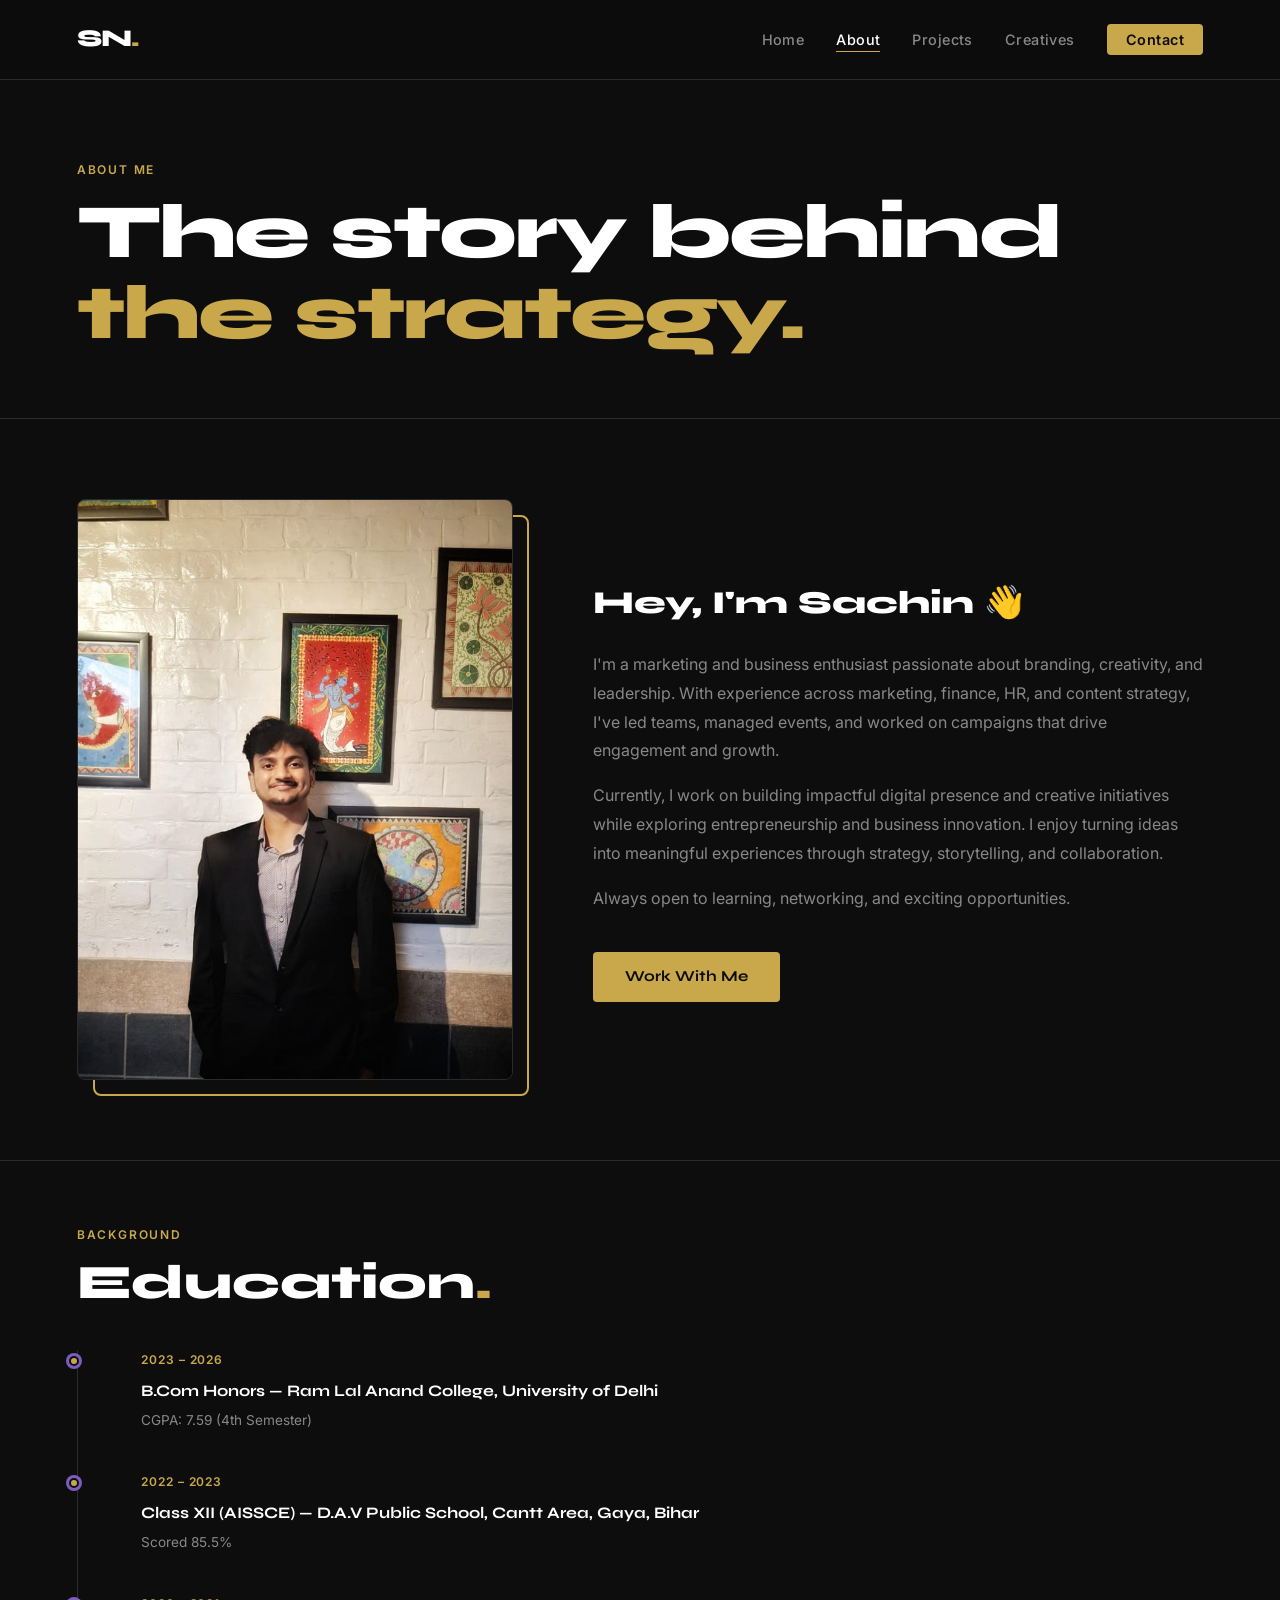
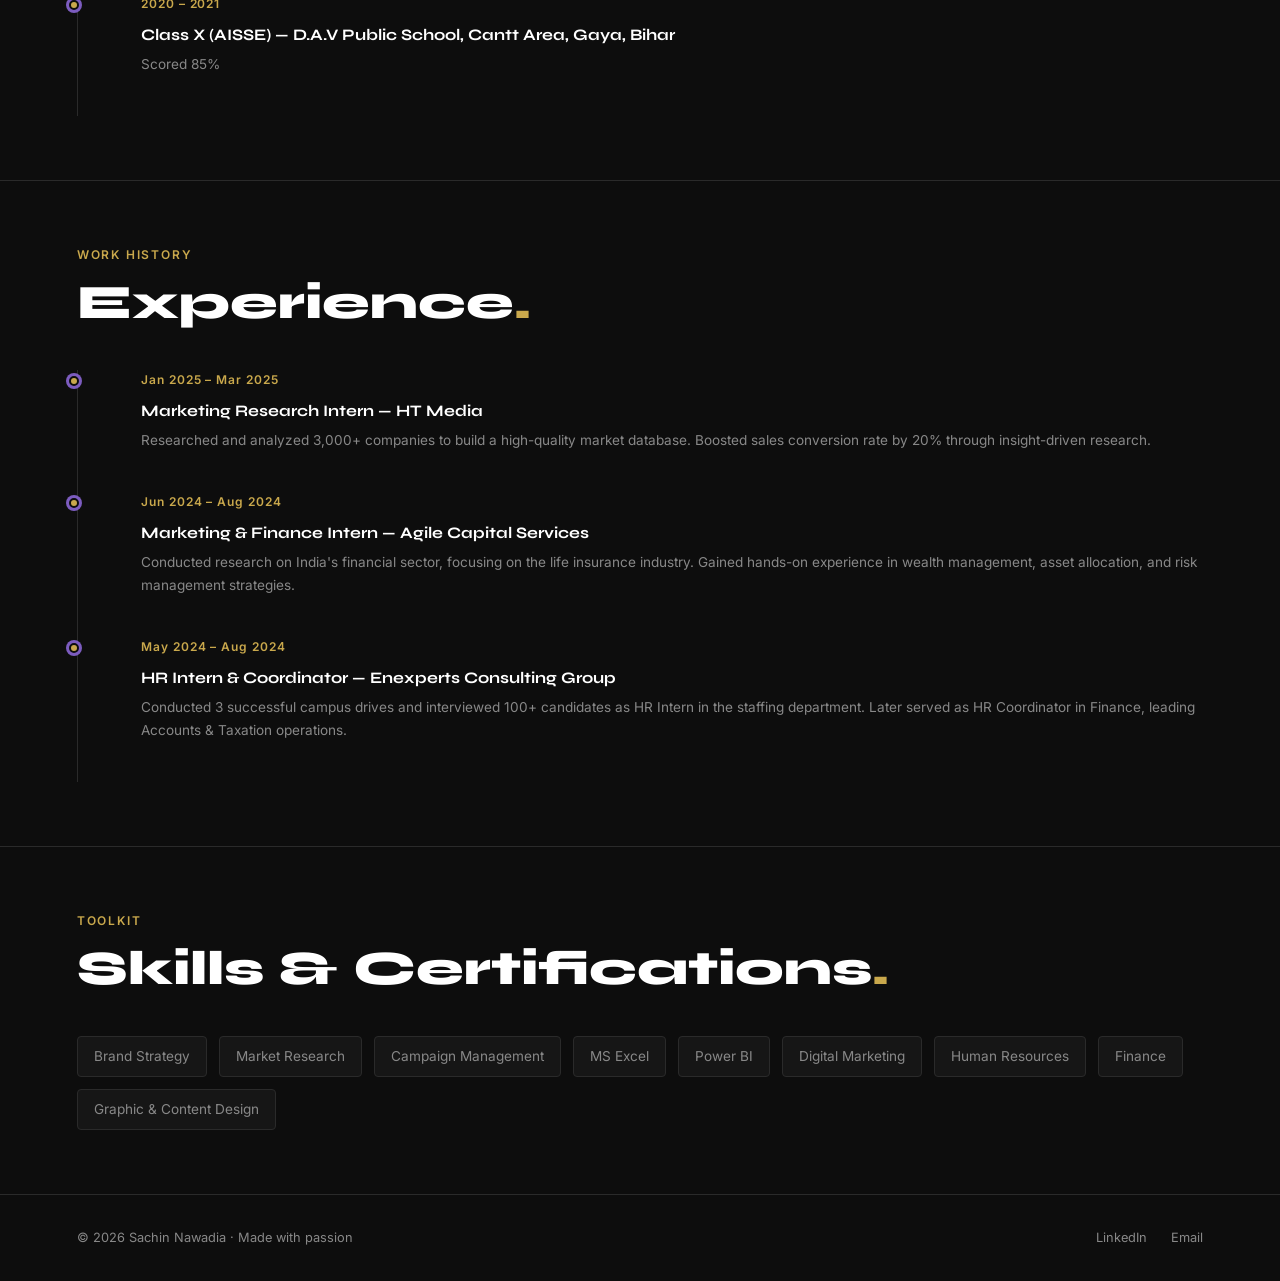
==== files/about.html @ 327a8be0 "Initial portfolio upload" ====
<!DOCTYPE html>
<html lang="en">
<head>
  <meta charset="UTF-8" />
  <meta name="viewport" content="width=device-width, initial-scale=1.0"/>
  <title>About — Sachin Nawadia</title>
  <link rel="stylesheet" href="style.css" />
  <link href="https://fonts.googleapis.com/css2?family=Syne:wght@400;600;700;800&family=Inter:wght@300;400;500&display=swap" rel="stylesheet"/>
</head>
<body>

  <nav class="navbar">
    <div class="nav-logo">SN<span class="dot">.</span></div>
    <ul class="nav-links">
      <li><a href="index.html">Home</a></li>
      <li><a href="about.html" class="active">About</a></li>
      <li><a href="projects.html">Projects</a></li>
      <li><a href="creatives.html">Creatives</a></li>
      <li><a href="contact.html" class="nav-cta">Contact</a></li>
    </ul>
    <div class="hamburger" onclick="toggleMenu()">
      <span></span><span></span><span></span>
    </div>
  </nav>
  <div class="mobile-menu" id="mobileMenu">
    <ul>
      <li><a href="index.html" onclick="toggleMenu()">Home</a></li>
      <li><a href="about.html" onclick="toggleMenu()">About</a></li>
      <li><a href="projects.html" onclick="toggleMenu()">Projects</a></li>
      <li><a href="creatives.html" onclick="toggleMenu()">Creatives</a></li>
      <li><a href="contact.html" onclick="toggleMenu()">Contact</a></li>
    </ul>
  </div>

  <section class="page-hero">
    <div class="section-label reveal">About Me</div>
    <h1 class="page-title reveal">The story behind<br/><span class="highlight">the strategy.</span></h1>
  </section>

  <section class="about-section">
    <div class="about-grid">
      <div class="about-img-wrap reveal">
        <img src="sachin-photo.jpg" alt="Sachin Nawadia" class="about-photo"/>
        <div class="about-img-decor"></div>
      </div>
      <div class="about-text reveal">
        <h2>Hey, I'm Sachin 👋</h2>
        <p>I'm a marketing and business enthusiast passionate about branding, creativity, and leadership. With experience across marketing, finance, HR, and content strategy, I've led teams, managed events, and worked on campaigns that drive engagement and growth.</p>
        <p>Currently, I work on building impactful digital presence and creative initiatives while exploring entrepreneurship and business innovation. I enjoy turning ideas into meaningful experiences through strategy, storytelling, and collaboration.</p>
        <p>Always open to learning, networking, and exciting opportunities.</p>
        <a href="contact.html" class="btn-primary" style="margin-top:1.5rem;display:inline-block;">Work With Me</a>
      </div>
    </div>
  </section>

  <section class="timeline-section">
    <div class="section-label reveal">Background</div>
    <h2 class="section-title reveal">Education<span class="dot">.</span></h2>
    <div class="timeline">
      <div class="timeline-item reveal">
        <div class="timeline-dot"></div>
        <div class="timeline-year">2023 – 2026</div>
        <div class="timeline-content">
          <h4>B.Com Honors — Ram Lal Anand College, University of Delhi</h4>
          <p>CGPA: 7.59 (4th Semester)</p>
        </div>
      </div>
      <div class="timeline-item reveal">
        <div class="timeline-dot"></div>
        <div class="timeline-year">2022 – 2023</div>
        <div class="timeline-content">
          <h4>Class XII (AISSCE) — D.A.V Public School, Cantt Area, Gaya, Bihar</h4>
          <p>Scored 85.5%</p>
        </div>
      </div>
      <div class="timeline-item reveal">
        <div class="timeline-dot"></div>
        <div class="timeline-year">2020 – 2021</div>
        <div class="timeline-content">
          <h4>Class X (AISSE) — D.A.V Public School, Cantt Area, Gaya, Bihar</h4>
          <p>Scored 85%</p>
        </div>
      </div>
    </div>
  </section>

  <section class="timeline-section">
    <div class="section-label reveal">Work History</div>
    <h2 class="section-title reveal">Experience<span class="dot">.</span></h2>
    <div class="timeline">
      <div class="timeline-item reveal">
        <div class="timeline-dot"></div>
        <div class="timeline-year">Jan 2025 – Mar 2025</div>
        <div class="timeline-content">
          <h4>Marketing Research Intern — HT Media</h4>
          <p>Researched and analyzed 3,000+ companies to build a high-quality market database. Boosted sales conversion rate by 20% through insight-driven research.</p>
        </div>
      </div>
      <div class="timeline-item reveal">
        <div class="timeline-dot"></div>
        <div class="timeline-year">Jun 2024 – Aug 2024</div>
        <div class="timeline-content">
          <h4>Marketing & Finance Intern — Agile Capital Services</h4>
          <p>Conducted research on India's financial sector, focusing on the life insurance industry. Gained hands-on experience in wealth management, asset allocation, and risk management strategies.</p>
        </div>
      </div>
      <div class="timeline-item reveal">
        <div class="timeline-dot"></div>
        <div class="timeline-year">May 2024 – Aug 2024</div>
        <div class="timeline-content">
          <h4>HR Intern & Coordinator — Enexperts Consulting Group</h4>
          <p>Conducted 3 successful campus drives and interviewed 100+ candidates as HR Intern in the staffing department. Later served as HR Coordinator in Finance, leading Accounts & Taxation operations.</p>
        </div>
      </div>
    </div>
  </section>

  <section class="tools-section">
    <div class="section-label reveal">Toolkit</div>
    <h2 class="section-title reveal">Skills &amp; Certifications<span class="dot">.</span></h2>
    <div class="tools-grid reveal">
      <div class="tool-tag">Brand Strategy</div>
      <div class="tool-tag">Market Research</div>
      <div class="tool-tag">Campaign Management</div>
      <div class="tool-tag">MS Excel</div>
      <div class="tool-tag">Power BI</div>
      <div class="tool-tag">Digital Marketing</div>
      <div class="tool-tag">Human Resources</div>
      <div class="tool-tag">Finance</div>
      <div class="tool-tag">Graphic & Content Design</div>
    </div>
  </section>

  <footer class="footer">
    <p>© 2026 Sachin Nawadia · Made with passion</p>
    <div class="footer-links">
      <a href="https://www.linkedin.com/in/sachinnawadia-37500527b" target="_blank">LinkedIn</a>
      <a href="mailto:sachinnawadia@gmail.com">Email</a>
    </div>
  </footer>

  <script src="script.js"></script>
</body>
</html>
---- files/style.css ----
/* ===== RESET & BASE ===== */
*, *::before, *::after { box-sizing: border-box; margin: 0; padding: 0; }

:root {
  --bg: #0d0d0d;
  --surface: #161616;
  --border: #2a2a2a;
  --text: #e8e8e8;
  --muted: #888;
  --accent: #c9a84c;
  --accent2: #7c5cbf;
  --white: #ffffff;
  --font-display: 'Syne', sans-serif;
  --font-body: 'Inter', sans-serif;
}

html { scroll-behavior: smooth; }

body {
  background: var(--bg);
  color: var(--text);
  font-family: var(--font-body);
  font-weight: 400;
  line-height: 1.7;
  overflow-x: hidden;
}

a { text-decoration: none; color: inherit; }
img { max-width: 100%; display: block; }
ul { list-style: none; }

/* ===== NAVBAR ===== */
.navbar {
  position: fixed;
  top: 0; left: 0; right: 0;
  z-index: 999;
  display: flex;
  align-items: center;
  justify-content: space-between;
  padding: 1.2rem 6%;
  background: rgba(13,13,13,0.85);
  backdrop-filter: blur(12px);
  border-bottom: 1px solid var(--border);
}

.nav-logo {
  font-family: var(--font-display);
  font-size: 1.5rem;
  font-weight: 800;
  color: var(--white);
  letter-spacing: -1px;
}
.nav-logo .dot { color: var(--accent); }

.nav-links {
  display: flex;
  gap: 2rem;
  align-items: center;
}

.nav-links a {
  font-size: 0.9rem;
  font-weight: 500;
  color: var(--muted);
  letter-spacing: 0.03em;
  transition: color 0.25s;
  position: relative;
}
.nav-links a::after {
  content: '';
  position: absolute;
  bottom: -4px; left: 0;
  width: 0; height: 1px;
  background: var(--accent);
  transition: width 0.3s;
}
.nav-links a:hover,
.nav-links a.active { color: var(--white); }
.nav-links a:hover::after,
.nav-links a.active::after { width: 100%; }

.nav-cta {
  background: var(--accent);
  color: #0d0d0d !important;
  padding: 0.45rem 1.2rem;
  border-radius: 4px;
  font-weight: 600 !important;
  transition: opacity 0.2s !important;
}
.nav-cta::after { display: none !important; }
.nav-cta:hover { opacity: 0.85; }

/* ===== HAMBURGER ===== */
.hamburger {
  display: none;
  flex-direction: column;
  gap: 5px;
  cursor: pointer;
}
.hamburger span {
  display: block;
  width: 24px; height: 2px;
  background: var(--white);
  transition: all 0.3s;
}

/* ===== MOBILE MENU ===== */
.mobile-menu {
  display: none;
  position: fixed;
  top: 64px; left: 0; right: 0;
  background: var(--surface);
  border-bottom: 1px solid var(--border);
  z-index: 998;
  padding: 1.5rem 6%;
}
.mobile-menu.open { display: block; }
.mobile-menu ul { display: flex; flex-direction: column; gap: 1.2rem; }
.mobile-menu a {
  font-size: 1.1rem;
  font-weight: 500;
  color: var(--text);
}

/* ===== BUTTONS ===== */
.btn-primary {
  display: inline-block;
  padding: 0.75rem 2rem;
  background: var(--accent);
  color: #0d0d0d;
  font-weight: 700;
  font-family: var(--font-display);
  border-radius: 4px;
  transition: opacity 0.2s, transform 0.2s;
  font-size: 0.95rem;
}
.btn-primary:hover { opacity: 0.85; transform: translateY(-2px); }

.btn-ghost {
  display: inline-block;
  padding: 0.75rem 2rem;
  border: 1px solid var(--border);
  color: var(--text);
  font-weight: 500;
  border-radius: 4px;
  transition: border-color 0.2s, color 0.2s, transform 0.2s;
  font-size: 0.95rem;
}
.btn-ghost:hover {
  border-color: var(--accent);
  color: var(--accent);
  transform: translateY(-2px);
}

/* ===== SECTION LABELS ===== */
.section-label {
  font-size: 0.75rem;
  font-weight: 600;
  letter-spacing: 0.15em;
  text-transform: uppercase;
  color: var(--accent);
  margin-bottom: 0.75rem;
}

.section-title {
  font-family: var(--font-display);
  font-size: clamp(2rem, 4vw, 3rem);
  font-weight: 800;
  color: var(--white);
  line-height: 1.1;
  margin-bottom: 2.5rem;
}
.section-title .dot { color: var(--accent); }

/* ===== HERO ===== */
.hero {
  min-height: 100vh;
  display: flex;
  flex-direction: column;
  justify-content: center;
  padding: 8rem 6% 4rem;
  position: relative;
  overflow: hidden;
}
.hero::before {
  content: '';
  position: absolute;
  top: -200px; right: -200px;
  width: 600px; height: 600px;
  background: radial-gradient(circle, rgba(124,92,191,0.12) 0%, transparent 70%);
  pointer-events: none;
}
.hero::after {
  content: '';
  position: absolute;
  bottom: -100px; left: -100px;
  width: 400px; height: 400px;
  background: radial-gradient(circle, rgba(201,168,76,0.08) 0%, transparent 70%);
  pointer-events: none;
}

.hero-tag {
  font-size: 0.75rem;
  letter-spacing: 0.2em;
  text-transform: uppercase;
  color: var(--accent);
  font-weight: 600;
  margin-bottom: 1.5rem;
}

.hero-title {
  font-family: var(--font-display);
  font-size: clamp(3rem, 8vw, 6.5rem);
  font-weight: 800;
  line-height: 1.0;
  color: var(--white);
  margin-bottom: 1.5rem;
  letter-spacing: -2px;
}
.hero-title .highlight {
  color: var(--accent);
  display: block;
}

.hero-sub {
  font-size: 1.1rem;
  color: var(--muted);
  max-width: 500px;
  margin-bottom: 2.5rem;
  line-height: 1.8;
}

.hero-btns {
  display: flex;
  gap: 1rem;
  flex-wrap: wrap;
}

/* ===== MARQUEE ===== */
.hero-marquee {
  margin-top: 5rem;
  overflow: hidden;
  padding: 1rem 0;
  border-top: 1px solid var(--border);
  border-bottom: 1px solid var(--border);
}
.marquee-track {
  display: flex;
  gap: 2rem;
  white-space: nowrap;
  animation: marquee 20s linear infinite;
  width: max-content;
}
.marquee-track span {
  font-size: 0.85rem;
  font-weight: 500;
  color: var(--muted);
  letter-spacing: 0.05em;
}
@keyframes marquee {
  from { transform: translateX(0); }
  to { transform: translateX(-50%); }
}

/* ===== HERO WITH PHOTO ===== */
.hero-with-photo {
  display: grid;
  grid-template-columns: 1.3fr 1fr;
  gap: 3rem;
  align-items: center;
}
.hero-with-photo .hero-marquee {
  grid-column: 1 / -1;
}
.hero-photo-col {
  display: flex;
  justify-content: center;
}
.hero-photo-wrap {
  position: relative;
  width: 100%;
  max-width: 340px;
}
.hero-photo {
  width: 100%;
  aspect-ratio: 3/4;
  object-fit: cover;
  border-radius: 10px;
  border: 1px solid var(--border);
  position: relative;
  z-index: 2;
}
.hero-photo-decor {
  position: absolute;
  top: 16px; left: 16px;
  width: 100%; height: 100%;
  border: 2px solid var(--accent);
  border-radius: 10px;
  z-index: 1;
}

@media (max-width: 900px) {
  .hero-with-photo {
    grid-template-columns: 1fr;
    text-align: center;
  }
  .hero-photo-col { order: -1; margin-bottom: 1rem; }
  .hero-photo-wrap { max-width: 220px; }
  .hero-btns { justify-content: center; }
}

/* ===== PAGE HERO (inner pages) ===== */
.page-hero {
  padding: 10rem 6% 4rem;
  border-bottom: 1px solid var(--border);
}
.page-title {
  font-family: var(--font-display);
  font-size: clamp(2.5rem, 6vw, 5rem);
  font-weight: 800;
  color: var(--white);
  line-height: 1.05;
  letter-spacing: -2px;
}
.page-title .highlight { color: var(--accent); }

/* ===== FEATURED SECTION ===== */
.featured, .projects-section, .graphic-section {
  padding: 6rem 6%;
}

.work-grid, .projects-grid, .graphic-grid {
  display: grid;
  grid-template-columns: repeat(auto-fill, minmax(300px, 1fr));
  gap: 2rem;
  align-items: start;
}

.work-card, .project-card, .graphic-card {
  background: var(--surface);
  border: 1px solid var(--border);
  border-radius: 8px;
  overflow: hidden;
  display: flex;
  flex-direction: column;
  transition: transform 0.3s, border-color 0.3s;
}
.work-card {
  cursor: pointer;
}
.work-card:hover, .project-card:hover, .graphic-card:hover {
  transform: translateY(-6px);
  border-color: var(--accent);
}

.card-img, .placeholder-img {
  width: 100%;
  height: 200px;
  position: relative;
  display: flex;
  align-items: flex-end;
  padding: 1rem;
}
.p1 { background: linear-gradient(135deg, #1a0e2e, #3d2066); }
.p2 { background: linear-gradient(135deg, #0e1a1a, #1a4a3a); }
.p3 { background: linear-gradient(135deg, #1a1000, #4a3200); }
.p4 { background: linear-gradient(135deg, #1a0a0a, #4a1a1a); }
.p5 { background: linear-gradient(135deg, #0a0a1a, #1a1a4a); }
.p6 { background: linear-gradient(135deg, #0e1a10, #1a4a20); }

.card-category {
  font-size: 0.7rem;
  font-weight: 600;
  letter-spacing: 0.1em;
  text-transform: uppercase;
  background: var(--accent);
  color: #0d0d0d;
  padding: 0.25rem 0.65rem;
  border-radius: 3px;
}

.card-info {
  padding: 1.25rem;
  display: flex;
  flex-direction: column;
  flex: 1;
}
.card-info h3 {
  font-family: var(--font-display);
  font-size: 1.1rem;
  font-weight: 700;
  color: var(--white);
  margin-bottom: 0.4rem;
}
.card-info p {
  font-size: 0.85rem;
  color: var(--muted);
  flex-grow: 1;
}

.see-all {
  text-align: center;
  margin-top: 3rem;
}

/* ===== SKILLS SECTION ===== */
.skills-section {
  padding: 4rem 6%;
  border-top: 1px solid var(--border);
}
.skills-grid {
  display: grid;
  grid-template-columns: repeat(auto-fill, minmax(180px, 1fr));
  gap: 1.5rem;
  margin-top: 1rem;
}
.skill-item {
  background: var(--surface);
  border: 1px solid var(--border);
  border-radius: 8px;
  padding: 1.5rem;
  transition: border-color 0.3s;
}
.skill-item:hover { border-color: var(--accent2); }
.skill-icon { font-size: 1.8rem; margin-bottom: 0.75rem; }
.skill-item h4 {
  font-family: var(--font-display);
  font-weight: 700;
  color: var(--white);
  margin-bottom: 0.3rem;
  font-size: 0.95rem;
}
.skill-item p { font-size: 0.8rem; color: var(--muted); }

/* ===== ABOUT PAGE ===== */
.about-section {
  padding: 5rem 6%;
}
.about-grid {
  display: grid;
  grid-template-columns: 1fr 1.4fr;
  gap: 5rem;
  align-items: center;
}
.about-img-wrap {
  position: relative;
}
.about-img-placeholder {
  width: 100%;
  aspect-ratio: 3/4;
  background: var(--surface);
  border: 1px solid var(--border);
  border-radius: 8px;
  display: flex;
  align-items: center;
  justify-content: center;
  color: var(--muted);
  font-size: 0.9rem;
}
.about-photo {
  width: 100%;
  aspect-ratio: 3/4;
  object-fit: cover;
  border-radius: 8px;
  border: 1px solid var(--border);
  position: relative;
  z-index: 2;
}
.about-img-decor {
  position: absolute;
  bottom: -16px; right: -16px;
  width: 100%; height: 100%;
  border: 2px solid var(--accent);
  border-radius: 8px;
  z-index: -1;
}
.about-text h2 {
  font-family: var(--font-display);
  font-size: 2rem;
  font-weight: 800;
  color: var(--white);
  margin-bottom: 1.2rem;
}
.about-text p {
  color: var(--muted);
  margin-bottom: 1rem;
  font-size: 1rem;
  line-height: 1.8;
}
.about-text strong { color: var(--text); }

/* ===== TIMELINE ===== */
.timeline-section { padding: 4rem 6%; border-top: 1px solid var(--border); }
.timeline { position: relative; padding-left: 2rem; margin-top: 1rem; }
.timeline::before {
  content: '';
  position: absolute;
  top: 0; left: 0;
  width: 1px; height: 100%;
  background: var(--border);
}
.timeline-item {
  position: relative;
  padding-bottom: 2.5rem;
  padding-left: 2rem;
}
.timeline-dot {
  position: absolute;
  left: -2.5rem;
  top: 6px;
  width: 10px; height: 10px;
  border-radius: 50%;
  background: var(--accent);
  border: 2px solid var(--bg);
  box-shadow: 0 0 0 3px var(--accent2);
}
.timeline-year {
  font-size: 0.75rem;
  color: var(--accent);
  font-weight: 600;
  letter-spacing: 0.08em;
  margin-bottom: 0.4rem;
}
.timeline-content h4 {
  font-family: var(--font-display);
  font-weight: 700;
  color: var(--white);
  font-size: 1rem;
  margin-bottom: 0.3rem;
}
.timeline-content p { font-size: 0.85rem; color: var(--muted); }

/* ===== TOOLS ===== */
.tools-section { padding: 4rem 6%; border-top: 1px solid var(--border); }
.tools-grid {
  display: flex;
  flex-wrap: wrap;
  gap: 0.75rem;
  margin-top: 1rem;
}
.tool-tag {
  padding: 0.5rem 1rem;
  border: 1px solid var(--border);
  border-radius: 4px;
  font-size: 0.85rem;
  color: var(--muted);
  background: var(--surface);
  transition: border-color 0.2s, color 0.2s;
}
.tool-tag:hover { border-color: var(--accent2); color: var(--white); }

/* ===== CONTACT PAGE ===== */
.contact-section {
  padding: 5rem 6%;
  display: grid;
  grid-template-columns: 1fr 1fr;
  gap: 5rem;
  align-items: start;
}
.contact-info h2 {
  font-family: var(--font-display);
  font-size: 1.8rem;
  font-weight: 800;
  color: var(--white);
  margin-bottom: 1rem;
}
.contact-info p {
  color: var(--muted);
  font-size: 1rem;
  line-height: 1.8;
  margin-bottom: 2rem;
}
.contact-links { display: flex; flex-direction: column; gap: 1rem; }
.contact-link-item {
  display: flex;
  align-items: center;
  gap: 1rem;
  padding: 1rem 1.25rem;
  background: var(--surface);
  border: 1px solid var(--border);
  border-radius: 6px;
  transition: border-color 0.2s;
  cursor: pointer;
}
.contact-link-item:hover { border-color: var(--accent); }
.contact-link-item .icon { font-size: 1.2rem; }
.contact-link-item .label {
  font-size: 0.75rem;
  color: var(--muted);
  text-transform: uppercase;
  letter-spacing: 0.08em;
}
.contact-link-item .value {
  font-size: 0.95rem;
  color: var(--white);
  font-weight: 500;
}

/* Contact Form */
.contact-form { display: flex; flex-direction: column; gap: 1.25rem; }
.form-group { display: flex; flex-direction: column; gap: 0.4rem; }
.form-group label {
  font-size: 0.75rem;
  font-weight: 600;
  letter-spacing: 0.1em;
  text-transform: uppercase;
  color: var(--muted);
}
.form-group input,
.form-group textarea,
.form-group select {
  background: var(--surface);
  border: 1px solid var(--border);
  border-radius: 6px;
  padding: 0.85rem 1rem;
  color: var(--text);
  font-family: var(--font-body);
  font-size: 0.95rem;
  outline: none;
  transition: border-color 0.2s;
  width: 100%;
  resize: vertical;
}
.form-group input:focus,
.form-group textarea:focus,
.form-group select:focus {
  border-color: var(--accent);
}
.form-group textarea { min-height: 130px; }
.form-group select { appearance: none; cursor: pointer; }
.form-row { display: grid; grid-template-columns: 1fr 1fr; gap: 1rem; }
.form-submit { margin-top: 0.5rem; }
.form-success {
  display: none;
  text-align: center;
  padding: 2rem;
  background: rgba(201,168,76,0.07);
  border: 1px solid var(--accent);
  border-radius: 8px;
  color: var(--accent);
  font-family: var(--font-display);
  font-size: 1.1rem;
  font-weight: 700;
}

/* ===== FOOTER ===== */
.footer {
  padding: 2rem 6%;
  border-top: 1px solid var(--border);
  display: flex;
  align-items: center;
  justify-content: space-between;
  flex-wrap: wrap;
  gap: 1rem;
}
.footer p { font-size: 0.8rem; color: var(--muted); }
.footer-links { display: flex; gap: 1.5rem; }
.footer-links a {
  font-size: 0.8rem;
  color: var(--muted);
  transition: color 0.2s;
}
.footer-links a:hover { color: var(--accent); }

/* ===== FILTER TABS ===== */
.filter-tabs {
  display: flex;
  gap: 0.75rem;
  flex-wrap: wrap;
  margin-bottom: 2.5rem;
}
.filter-btn {
  padding: 0.45rem 1.1rem;
  border: 1px solid var(--border);
  border-radius: 4px;
  background: transparent;
  color: var(--muted);
  font-size: 0.85rem;
  cursor: pointer;
  font-family: var(--font-body);
  transition: all 0.2s;
}
.filter-btn.active,
.filter-btn:hover {
  background: var(--accent);
  border-color: var(--accent);
  color: #0d0d0d;
  font-weight: 600;
}

/* ===== REVEAL ANIMATION ===== */
.reveal {
  opacity: 0;
  transform: translateY(28px);
  transition: opacity 0.65s ease, transform 0.65s ease;
}
.reveal.visible {
  opacity: 1;
  transform: translateY(0);
}

/* ===== RESPONSIVE ===== */
@media (max-width: 768px) {
  .nav-links { display: none; }
  .hamburger { display: flex; }
  .hero-title { letter-spacing: -1px; }
  .about-grid { grid-template-columns: 1fr; gap: 2.5rem; }
  .about-img-decor { display: none; }
  .contact-section { grid-template-columns: 1fr; gap: 3rem; }
  .form-row { grid-template-columns: 1fr; }
}
/* ===== PROJECT LINKS ===== */
.project-links {
  display: flex;
  flex-direction: column;
  gap: 0.5rem;
  margin-top: 1rem;
}
.project-link {
  display: block;
  text-align: center;
  padding: 0.6rem 1rem;
  background: var(--surface);
  border: 1px solid var(--border);
  border-radius: 6px;
  font-size: 0.85rem;
  font-weight: 600;
  color: var(--text);
  transition: border-color 0.2s, background 0.2s;
}
.project-link:hover {
  border-color: var(--accent);
  background: rgba(201,168,76,0.08);
  color: var(--accent);
}
.card-tags {
  display: flex;
  flex-wrap: wrap;
  gap: 0.4rem;
  margin-top: 0.75rem;
}
.tag {
  font-size: 0.7rem;
  font-weight: 600;
  letter-spacing: 0.05em;
  padding: 0.2rem 0.6rem;
  border-radius: 3px;
  background: rgba(124,92,191,0.15);
  color: var(--accent2);
  border: 1px solid rgba(124,92,191,0.25);
}
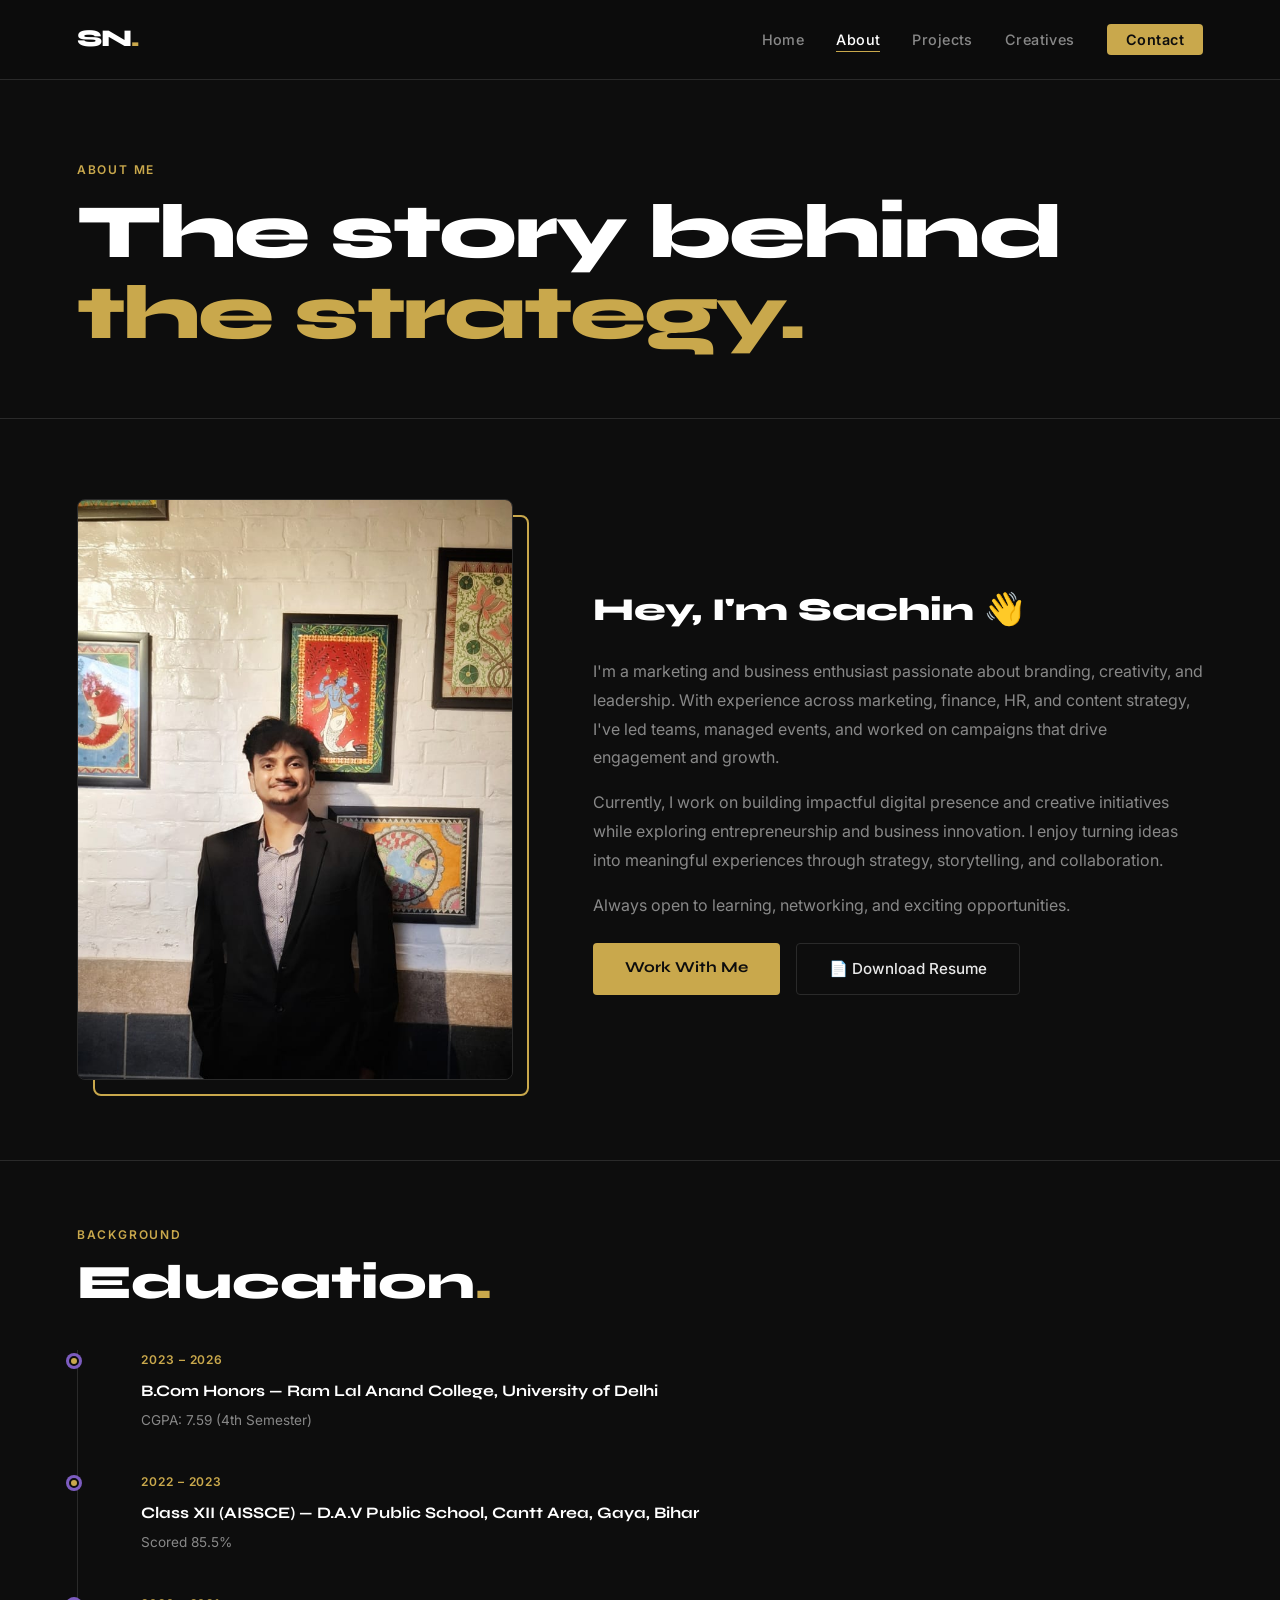
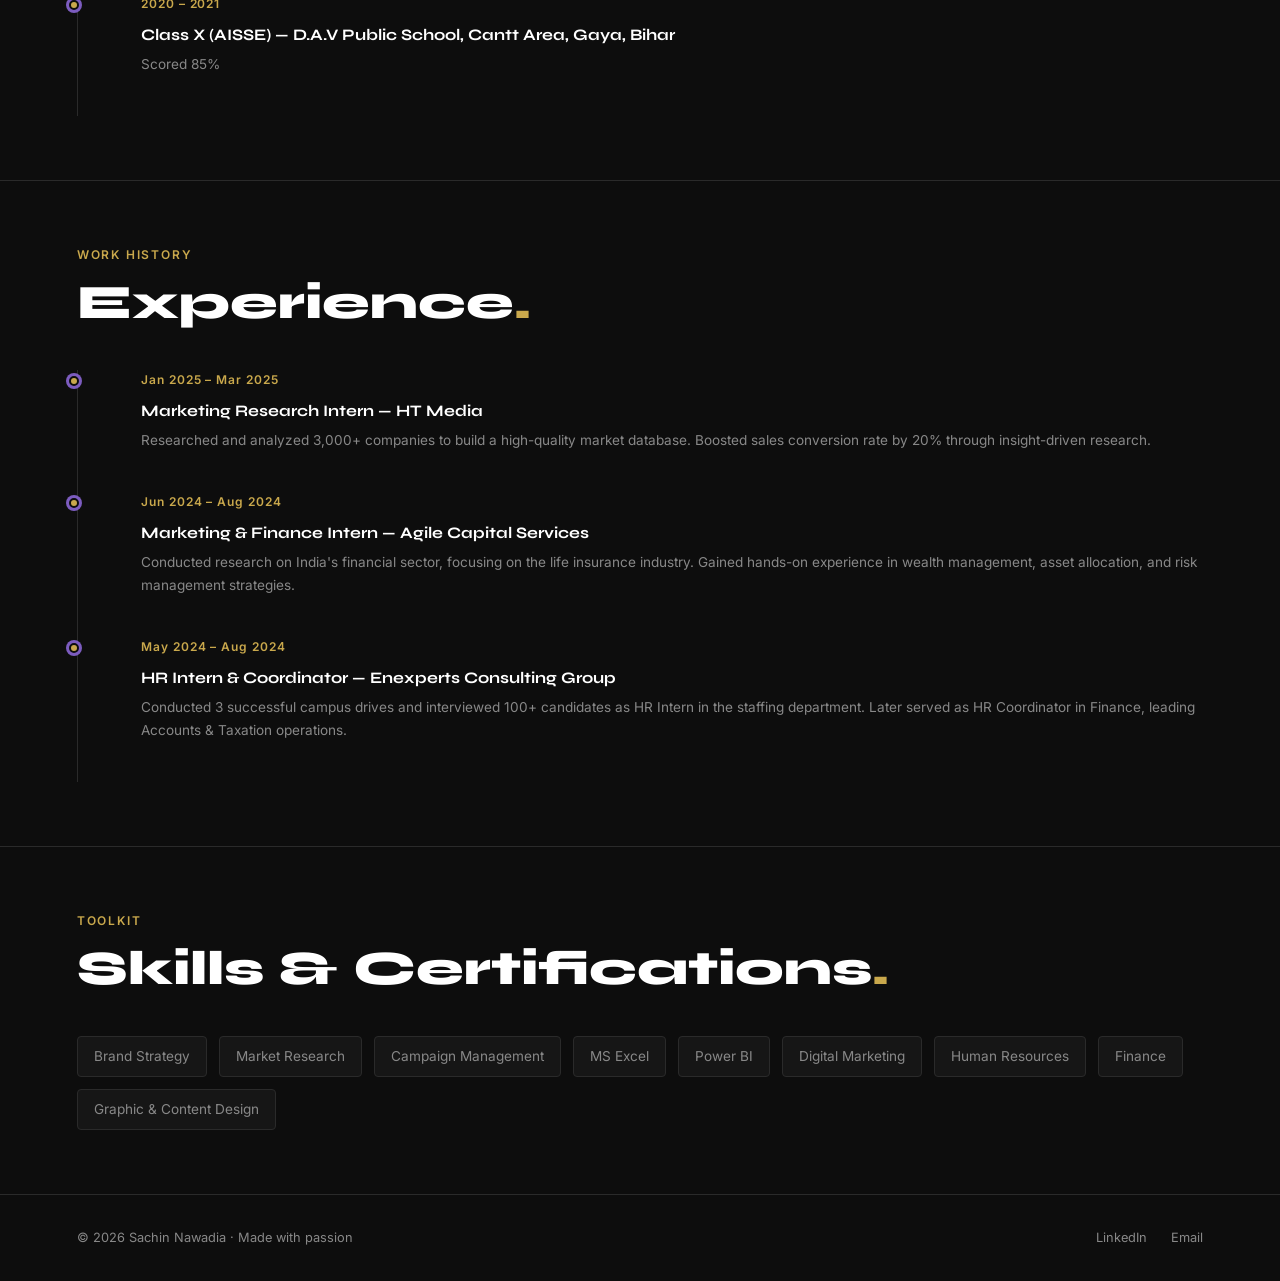
==== commit 066cf129: "Added new portfolio projects and files" ====
--- a/files/about.html
+++ b/files/about.html
@@ -48,7 +48,10 @@
         <p>I'm a marketing and business enthusiast passionate about branding, creativity, and leadership. With experience across marketing, finance, HR, and content strategy, I've led teams, managed events, and worked on campaigns that drive engagement and growth.</p>
         <p>Currently, I work on building impactful digital presence and creative initiatives while exploring entrepreneurship and business innovation. I enjoy turning ideas into meaningful experiences through strategy, storytelling, and collaboration.</p>
         <p>Always open to learning, networking, and exciting opportunities.</p>
-        <a href="contact.html" class="btn-primary" style="margin-top:1.5rem;display:inline-block;">Work With Me</a>
+        <div style="margin-top:1.5rem;display:flex;gap:1rem;flex-wrap:wrap;">
+          <a href="contact.html" class="btn-primary">Work With Me</a>
+          <a href="files/Sachin_Nawadia_Resume.pdf" class="btn-ghost" target="_blank">📄 Download Resume</a>
+        </div>
       </div>
     </div>
   </section>
@@ -134,7 +137,7 @@
   <footer class="footer">
     <p>© 2026 Sachin Nawadia · Made with passion</p>
     <div class="footer-links">
-      <a href="https://www.linkedin.com/in/sachinnawadia-37500527b" target="_blank">LinkedIn</a>
+      <a href="https://www.linkedin.com/in/sachin-nawadia-37500527b" target="_blank">LinkedIn</a>
       <a href="mailto:sachinnawadia@gmail.com">Email</a>
     </div>
   </footer>
--- a/files/style.css
+++ b/files/style.css
@@ -749,3 +749,111 @@
   color: var(--accent2);
   border: 1px solid rgba(124,92,191,0.25);
 }
+
+/* ===== PROJECT DETAIL PAGE ===== */
+.detail-back {
+  display: inline-flex;
+  align-items: center;
+  gap: 0.4rem;
+  padding: 0.45rem 1rem;
+  background: var(--surface);
+  border: 1px solid var(--border);
+  border-radius: 30px;
+  color: var(--muted);
+  font-size: 0.85rem;
+  font-weight: 500;
+  text-decoration: none;
+  margin-bottom: 1.5rem;
+  transition: border-color 0.2s, color 0.2s;
+}
+.detail-back:hover { border-color: var(--accent); color: var(--accent); }
+
+.detail-hero { padding: 6rem 6% 2rem; max-width: 1000px; margin: 0 auto; }
+
+.detail-tag {
+  display: inline-flex;
+  align-items: center;
+  gap: 0.4rem;
+  font-size: 0.8rem;
+  font-weight: 600;
+  color: var(--accent);
+  margin-bottom: 0.75rem;
+}
+
+.detail-title {
+  font-family: 'Syne', sans-serif;
+  font-size: clamp(1.8rem, 4vw, 2.6rem);
+  font-weight: 800;
+  line-height: 1.15;
+  margin-bottom: 1.5rem;
+}
+
+.detail-preview {
+  width: 100%;
+  border-radius: 10px;
+  overflow: hidden;
+  border: 1px solid var(--border);
+  background: var(--surface);
+  margin-bottom: 2rem;
+}
+.detail-preview img {
+  width: 100%;
+  display: block;
+}
+
+.detail-summary {
+  font-size: 1.02rem;
+  line-height: 1.7;
+  color: var(--text);
+  margin-bottom: 2.5rem;
+  max-width: 800px;
+}
+
+.detail-section-heading {
+  font-family: 'Syne', sans-serif;
+  font-size: 1.3rem;
+  font-weight: 700;
+  margin-bottom: 1rem;
+}
+
+.detail-features {
+  list-style: none;
+  margin-bottom: 2.5rem;
+  display: grid;
+  gap: 0.65rem;
+}
+.detail-features li {
+  position: relative;
+  padding-left: 1.5rem;
+  color: var(--text);
+  line-height: 1.6;
+  font-size: 0.96rem;
+}
+.detail-features li::before {
+  content: "";
+  position: absolute;
+  left: 0;
+  top: 0.5em;
+  width: 7px;
+  height: 7px;
+  border-radius: 50%;
+  background: var(--accent);
+}
+
+.detail-tools {
+  display: flex;
+  flex-wrap: wrap;
+  gap: 0.5rem;
+  margin-bottom: 2.5rem;
+}
+.detail-tools span {
+  font-size: 0.78rem;
+  font-weight: 600;
+  padding: 0.35rem 0.85rem;
+  border-radius: 30px;
+  background: rgba(124,92,191,0.12);
+  color: var(--accent2);
+  border: 1px solid rgba(124,92,191,0.25);
+}
+
+.detail-actions { display: flex; gap: 1rem; flex-wrap: wrap; margin-bottom: 4rem; }
